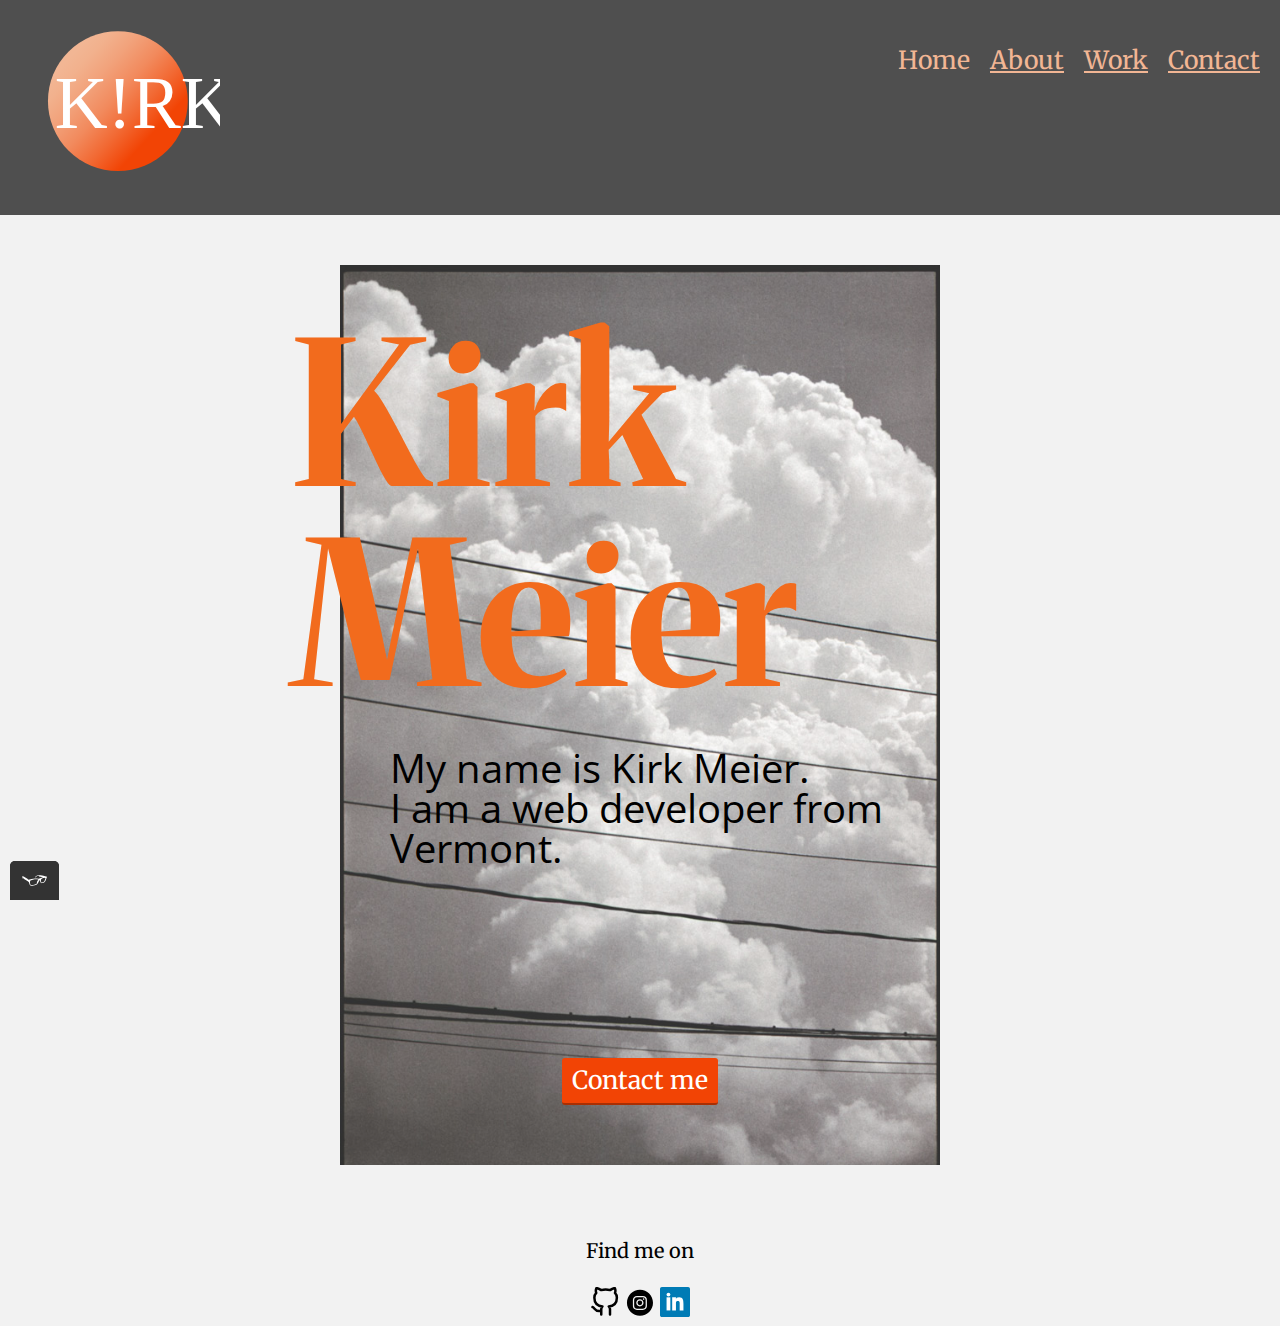
==== index.html @ d28cc473 "Initial commit" ====
<!DOCTYPE html>
<html>

<head>
  <meta charset="utf-8">
  <title>Kirk Meier's Portfolio</title>
  <link rel="shortcut icon" href="img/kirkfavicon.svg" type="image/x-icon">
  <link rel="stylesheet" type="text/css" href="css/normalize.css">
  <link rel="preconnect" href="https://fonts.googleapis.com">
<link rel="preconnect" href="https://fonts.gstatic.com" crossorigin>
<link href="https://fonts.googleapis.com/css2?family=Merriweather:ital,wght@1,900&family=Open+Sans:wght@300&display=swap" rel="stylesheet">
  <link rel="stylesheet" type="text/css" href="css/style.production.css">
  <meta name= "viewport" content="width=device-width, initial-scale=1">
</head>

<body>

  <header class="page-header">
    <img class="logo page-header__item" src="./img/kirklogo.svg" alt="Personal logo of Kirk Meier, a text logo that consists of my name">
    <nav class="main-navigation page-header__item">
      <ul role="menubar" class="navigation-list">
        <li role="presentation">
          <a href="index.html" target="_blank" role="menuitem" class="navigation-list__item navigation-list__item--active">Home</a>
        </li>
        <li role="presentation">
          <a href="about.html" target="_blank" role="menuitem" class="navigation-list__item">About</a>
        </li>
        <li role="presentation">
          <a href="work.html" target="_blank" role="menuitem" class="navigation-list__item">Work</a>
        </li>
        <li role="presentation">
          <a href="contact.html" target="_blank" role="menuitem" class="navigation-list__item">Contact</a>
        </li>
      </ul>
    </nav>
  </header>

  <main class="profile">
  
    <h1 id="kirk">Kirk<br>Meier</h1>

    <section class="kirk-info">
    <p>
      My name is Kirk Meier. <br>I am a <span>web</span> developer from Vermont.
    </p>
    <article class="home-links">
    <p> 
      <a href="mailto:d.kirk.meier@gmail.com">Contact me</a>
    </p>
    </article>
    <!--
    <a href="#">Look Out!</a>
    <button type="button">BOOM!</button>
    <button class="button_secondary">BIGGER BOOM!
    </button>
  -->
  </section>
</main>

  <footer class="page-footer">
    <p>Find me on</p>
    <div class="social-media">
      <a href="https://github.com" target="_blank"><img src="img/github.svg" width="30px" height="30px" alt="Github"></a>
      <a href="https://www.instagram.com/" target="_blank"><img src="img/instagram.svg" width="30px" height="30px" alt="Instagram"></a>
      <a href="https://www.linkedin.com/" target="_blank"><img src="img/linkedin.svg" width="30px" height="30px" alt="LiknedIn"></a> 
    </div>
  </footer>

  <script src="js/tota11y.min.js"></script>

</body>

</html>
---- css/style.production.css ----
* {
    -webkit-box-sizing: border-box;
            box-sizing: border-box;
}

body {
    background-color: #F2F2F2
}

.profile {
    position: relative;
    height: 100vh;
    width: 100%;
    display: -webkit-box;
    display: -ms-flexbox;
    display: flex;
    -webkit-box-align: center;
        -ms-flex-align: center;
            align-items: center;
    -webkit-box-pack: center;
        -ms-flex-pack: center;
            justify-content: center;
}

.profile::before {
    content: "";
    background-image: url(../img/clouds.jpg);
    background-size: cover;
    position: absolute;
    top: 50px;
    right: 50px;
    bottom: 50px;
    left: 50px;
    opacity: .8;
}

.navigation-list {
    list-style-type: none;
}

.navigation-list li {
    display: inline-block;
    margin-left: 15px;
}

.navigation-list__item {
    font-size: 25px;
}

body {
    font-family:'Merriweather', sans-serif;
    font-weight: 400;
    font-size: 20px;
    line-height: 1.6;
}

h1 {
    font-size: 50px;
    font-weight: 700;
    text-decoration: underline;
    color: #F26B1D;
    padding: 15px;
}

#kirk {
    position: relative;
    left: -95px;
    bottom: 200px;
    font-size: 200px;
    line-height: 1;
    text-decoration: none;
    color: #F26B1D;
    text-align: left;
    display: -webkit-box;
    display: -ms-flexbox;
    display: flex;
}

.kirk-info {
    font-family: 'Open Sans', sans-serif;
    position: absolute;
    bottom: 235px;
    left: 100px;
    line-height: 1;
    text-align: left;
    font-size: 40px;
    
}

.home-links {
    font-family: 'Merriweather', sans-serif;
    position: relative;
    bottom: -150px;
    left: -50px;
    font-size: 25px;
    text-align: center;
}

.about-content, .project-list {
    font-family: 'Open Sans', sans-serif;
    font-size: 30px;
    font-weight: 300px;
    padding: 10px;
}

.about {
    text-align: center;
}

.about-content {
    display: -ms-grid;
    display: grid;
    -ms-grid-columns: 1fr 20px 1fr 20px 1fr 20px 1fr 20px 1fr;
    grid-template-columns: repeat(5, 1fr);
    -ms-grid-rows: 1fr 20px 1fr 20px 1fr 20px 1fr 20px 1fr 20px 1fr 20px 1fr 20px 1fr 20px 1fr 20px 1fr;
    grid-template-rows: repeat(10, 1fr);
    grid-gap: 20px; 
    padding: 10px; 
    font-family: 'Merriweather', sans-serif;
    
}

.about-content > *:nth-child(1) {
    -ms-grid-row: 1;
    -ms-grid-column: 1;
    
}

.about-content > *:nth-child(2) {
    -ms-grid-row: 1;
    -ms-grid-column: 3;
    
}

.about-content > *:nth-child(3) {
    -ms-grid-row: 1;
    -ms-grid-column: 5;
    
}

.about-content > *:nth-child(4) {
    -ms-grid-row: 1;
    -ms-grid-column: 7;
    
}

.about-content > *:nth-child(5) {
    -ms-grid-row: 1;
    -ms-grid-column: 9;
    
}

.about-content > *:nth-child(6) {
    -ms-grid-row: 3;
    -ms-grid-column: 1;
    
}

.about-content > *:nth-child(7) {
    -ms-grid-row: 3;
    -ms-grid-column: 3;
    
}

.about-content > *:nth-child(8) {
    -ms-grid-row: 3;
    -ms-grid-column: 5;
    
}

.about-content > *:nth-child(9) {
    -ms-grid-row: 3;
    -ms-grid-column: 7;
    
}

.about-content > *:nth-child(10) {
    -ms-grid-row: 3;
    -ms-grid-column: 9;
    
}

.about-content > *:nth-child(11) {
    -ms-grid-row: 5;
    -ms-grid-column: 1;
    
}

.about-content > *:nth-child(12) {
    -ms-grid-row: 5;
    -ms-grid-column: 3;
    
}

.about-content > *:nth-child(13) {
    -ms-grid-row: 5;
    -ms-grid-column: 5;
    
}

.about-content > *:nth-child(14) {
    -ms-grid-row: 5;
    -ms-grid-column: 7;
    
}

.about-content > *:nth-child(15) {
    -ms-grid-row: 5;
    -ms-grid-column: 9;
    
}

.about-content > *:nth-child(16) {
    -ms-grid-row: 7;
    -ms-grid-column: 1;
    
}

.about-content > *:nth-child(17) {
    -ms-grid-row: 7;
    -ms-grid-column: 3;
    
}

.about-content > *:nth-child(18) {
    -ms-grid-row: 7;
    -ms-grid-column: 5;
    
}

.about-content > *:nth-child(19) {
    -ms-grid-row: 7;
    -ms-grid-column: 7;
    
}

.about-content > *:nth-child(20) {
    -ms-grid-row: 7;
    -ms-grid-column: 9;
    
}

.about-content > *:nth-child(21) {
    -ms-grid-row: 9;
    -ms-grid-column: 1;
    
}

.about-content > *:nth-child(22) {
    -ms-grid-row: 9;
    -ms-grid-column: 3;
    
}

.about-content > *:nth-child(23) {
    -ms-grid-row: 9;
    -ms-grid-column: 5;
    
}

.about-content > *:nth-child(24) {
    -ms-grid-row: 9;
    -ms-grid-column: 7;
    
}

.about-content > *:nth-child(25) {
    -ms-grid-row: 9;
    -ms-grid-column: 9;
    
}

.about-content > *:nth-child(26) {
    -ms-grid-row: 11;
    -ms-grid-column: 1;
    
}

.about-content > *:nth-child(27) {
    -ms-grid-row: 11;
    -ms-grid-column: 3;
    
}

.about-content > *:nth-child(28) {
    -ms-grid-row: 11;
    -ms-grid-column: 5;
    
}

.about-content > *:nth-child(29) {
    -ms-grid-row: 11;
    -ms-grid-column: 7;
    
}

.about-content > *:nth-child(30) {
    -ms-grid-row: 11;
    -ms-grid-column: 9;
    
}

.about-content > *:nth-child(31) {
    -ms-grid-row: 13;
    -ms-grid-column: 1;
    
}

.about-content > *:nth-child(32) {
    -ms-grid-row: 13;
    -ms-grid-column: 3;
    
}

.about-content > *:nth-child(33) {
    -ms-grid-row: 13;
    -ms-grid-column: 5;
    
}

.about-content > *:nth-child(34) {
    -ms-grid-row: 13;
    -ms-grid-column: 7;
    
}

.about-content > *:nth-child(35) {
    -ms-grid-row: 13;
    -ms-grid-column: 9;
    
}

.about-content > *:nth-child(36) {
    -ms-grid-row: 15;
    -ms-grid-column: 1;
    
}

.about-content > *:nth-child(37) {
    -ms-grid-row: 15;
    -ms-grid-column: 3;
    
}

.about-content > *:nth-child(38) {
    -ms-grid-row: 15;
    -ms-grid-column: 5;
    
}

.about-content > *:nth-child(39) {
    -ms-grid-row: 15;
    -ms-grid-column: 7;
    
}

.about-content > *:nth-child(40) {
    -ms-grid-row: 15;
    -ms-grid-column: 9;
    
}

.about-content > *:nth-child(41) {
    -ms-grid-row: 17;
    -ms-grid-column: 1;
    
}

.about-content > *:nth-child(42) {
    -ms-grid-row: 17;
    -ms-grid-column: 3;
    
}

.about-content > *:nth-child(43) {
    -ms-grid-row: 17;
    -ms-grid-column: 5;
    
}

.about-content > *:nth-child(44) {
    -ms-grid-row: 17;
    -ms-grid-column: 7;
    
}

.about-content > *:nth-child(45) {
    -ms-grid-row: 17;
    -ms-grid-column: 9;
    
}

.about-content > *:nth-child(46) {
    -ms-grid-row: 19;
    -ms-grid-column: 1;
    
}

.about-content > *:nth-child(47) {
    -ms-grid-row: 19;
    -ms-grid-column: 3;
    
}

.about-content > *:nth-child(48) {
    -ms-grid-row: 19;
    -ms-grid-column: 5;
    
}

.about-content > *:nth-child(49) {
    -ms-grid-row: 19;
    -ms-grid-column: 7;
    
}

.about-content > *:nth-child(50) {
    -ms-grid-row: 19;
    -ms-grid-column: 9;
    
}

@supports (display: grid) {
.about__item {
    background-color: #F2B694;
    display: -webkit-box;
    display: -ms-flexbox;
    display: flex;
    -webkit-box-pack: center;
        -ms-flex-pack: center;
            justify-content: center;
    -webkit-box-align: center;
        -ms-flex-align: center;
            align-items: center;
    color: white;
}

.about__item.small {
    -ms-grid-row-span: 1;
    grid-row: span 1;
    -ms-grid-column-span: 1;
    grid-column: span 1;
}

.about__item.medium {
        -ms-grid-column-span: 2;
        grid-column: span 2;
        -ms-grid-row-span: 3;
        grid-row: span 3;
    }

.about__item.medium.bikes {
    background-color: #f24405;
}

.about__item.medium.snow {
    background-color: #f2935c;
}

.about__item.large {
    -ms-grid-row-span: 4;
    grid-row: span 4;
    -ms-grid-column-span: 3;
    grid-column: span 3;
    background-color: #f26b1d;
}

.about__item.tall {
    -ms-grid-row-span: 6;
    grid-row: span 6;
    -ms-grid-column-span: 2;
    grid-column: span 2;
}

.about__item.wide {
    -ms-grid-row-span: 4;
    grid-row: span 4;
    -ms-grid-column-span: 3;
    grid-column: span 3;
}

.about__item.tall.photo {
    /*background-image: url(../img/private\ property.jpg);
    background-color: #58555A;*/
    background-color: #F2811d;
    background-blend-mode: multiply;
    padding-bottom: 150px;
    color: white;
    background-size: cover;
    background-position: top left;
    -webkit-transition: all ease-in-out 800ms;
    -o-transition: all ease-in-out 800ms;
    transition: all ease-in-out 800ms;
}

.about__item.tall.photo:hover {
    background-image: url(../img/private\ property.jpg);
    background-color: lightgray;
    color: black;
    background-position: bottom left;
    font-size: 45px;
}

.about__item.wide.art {
    /*background-image: url(../img/hand.jpg);
    background-color: #58555A;*/
    background-color: #F2B694;
    background-blend-mode: multiply;
    color: white;
    background-size: contain;
    background-position: center;
    -webkit-transition: all ease-in-out 900ms;
    -o-transition: all ease-in-out 900ms;
    transition: all ease-in-out 900ms;
}

.about__item.wide.art:hover {
    background-image: url(../img/hand.jpg);
    background-position: right;
    background-color: white;
    color: black;
    font-size: 100px;
    /*background-color: lightgray;*/
}


}


a.button {
    display: block;
}

.button {
    text-align: center;
    margin-right: auto;
    margin-left: auto;
    width: 20%;
}

a {
    color: #F2B694;
}

a:visited {
    color: #F2B694;
}

a:hover, a:focus {
    text-decoration: none;
}

a:active {
    color: #F2811D;
}

.profile {
    max-width: 700px;
    height: 1000px;
    margin: 0 auto;
}

.page-footer, .button {
    clear: both;
    display: -webkit-box;
    display: -ms-flexbox;
    display: flex;
    -webkit-box-orient: vertical;
    -webkit-box-direction: normal;
        -ms-flex-direction: column;
            flex-direction: column;
    text-align: center;
}

button, .button, .home-links a {
    border: none;
    display: inline-block;
    font-family: inherit;
    background-color: #F24405;
    color: white;
    text-decoration: none;
    padding: 10px;
    border-radius: 3px;
    border-bottom: 2px solid rgba(0,0,0,0.3);
    -webkit-transition: 0.2s opacity;
    -o-transition: 0.2s opacity;
    transition: 0.2s opacity;
}

button:hover, button:focus, .button:hover, .button:focus {
    cursor: pointer;
    opacity: 0.8;
}

.navigation-list__item--active {
    text-decoration: none;
    font-size: 25px;
}

.project__item {
    display: inline-block;
    width: 33%;
}

@supports (display: grid) {
.project-list {
    display: -ms-grid;
    display: grid;
    -ms-grid-columns: 1fr 20px 1fr 20px 1fr;
    grid-template-columns: 1fr 1fr 1fr;
    grid-gap: 20px; 
    padding: 10px; 
}

.project__item {
    background-color: #F2B694;
    width: auto;
    min-height: auto;
    margin: 0;
    padding: 20px;
}

.project__item:last-child {
    -ms-grid-column: 3;
    grid-column: 3/3;
    -ms-grid-row: 1;
    -ms-grid-row-span: 2;
    grid-row: 1/3;
}
}

.contact-info {
    padding: 10px;
}

.contact-form {
    padding: 10px;
}

.page-header {
    display: -webkit-box;
    display: -ms-flexbox;
    display: flex;
    width: 100%;
    padding: 20px;
    
    background-color: #4f4f4f;
}

.page-header__item {
    -webkit-box-flex: 0;
        -ms-flex: 0 1 200px;
            flex: 0 1 200px;
    width: 175px;
    height: 175px; 
}

.page-header__item:last-child {
    -webkit-box-flex: 2;
        -ms-flex-positive: 2;
            flex-grow: 2;
    -ms-flex-negative: 3;
        flex-shrink: 3;
    text-align: right; 
}

@media all and (max-width: 500px) {
    .project-list {
        -ms-grid-columns: 1fr;
        grid-template-columns: 1fr;
    }
}
@media all and (min-width: 500px) and (max-width: 750px){
    .project-list {
        -ms-grid-columns: 1fr 20px 1fr;
        grid-template-columns: 1fr 1fr;
    }
}

@media all and (max-width: 750px){
    .project-list {
        grid-gap: 10px;
    }
    .project__item:last-child {
        grid-column: auto / auto;
        grid-row: auto / auto;
    }
    h1 {
        font-size: 22px;
    }
}

@-webkit-keyframes color-change {
    0% {
        fill: #F2811D;
    }
    50% {
        fill: #F2B694;
    }
    100% {
        fill: #F24405;
    }
}

@keyframes color-change {
    0% {
        fill: #F2811D;
    }
    50% {
        fill: #F2B694;
    }
    100% {
        fill: #F24405;
    }
}

.cls-1 {
    -webkit-animation: 3s color-change infinite alternate linear;
            animation: 3s color-change infinite alternate linear;
}

.home-links a:hover, .home-links a:focus {
    cursor: pointer;
    opacity: 0.8;
}

.kirklogobox {
    display: -webkit-box;
    display: -ms-flexbox;
    display: flex;
}

.kirklogo {
    -webkit-box-pack: center;
        -ms-flex-pack: center;
            justify-content: center; 
}
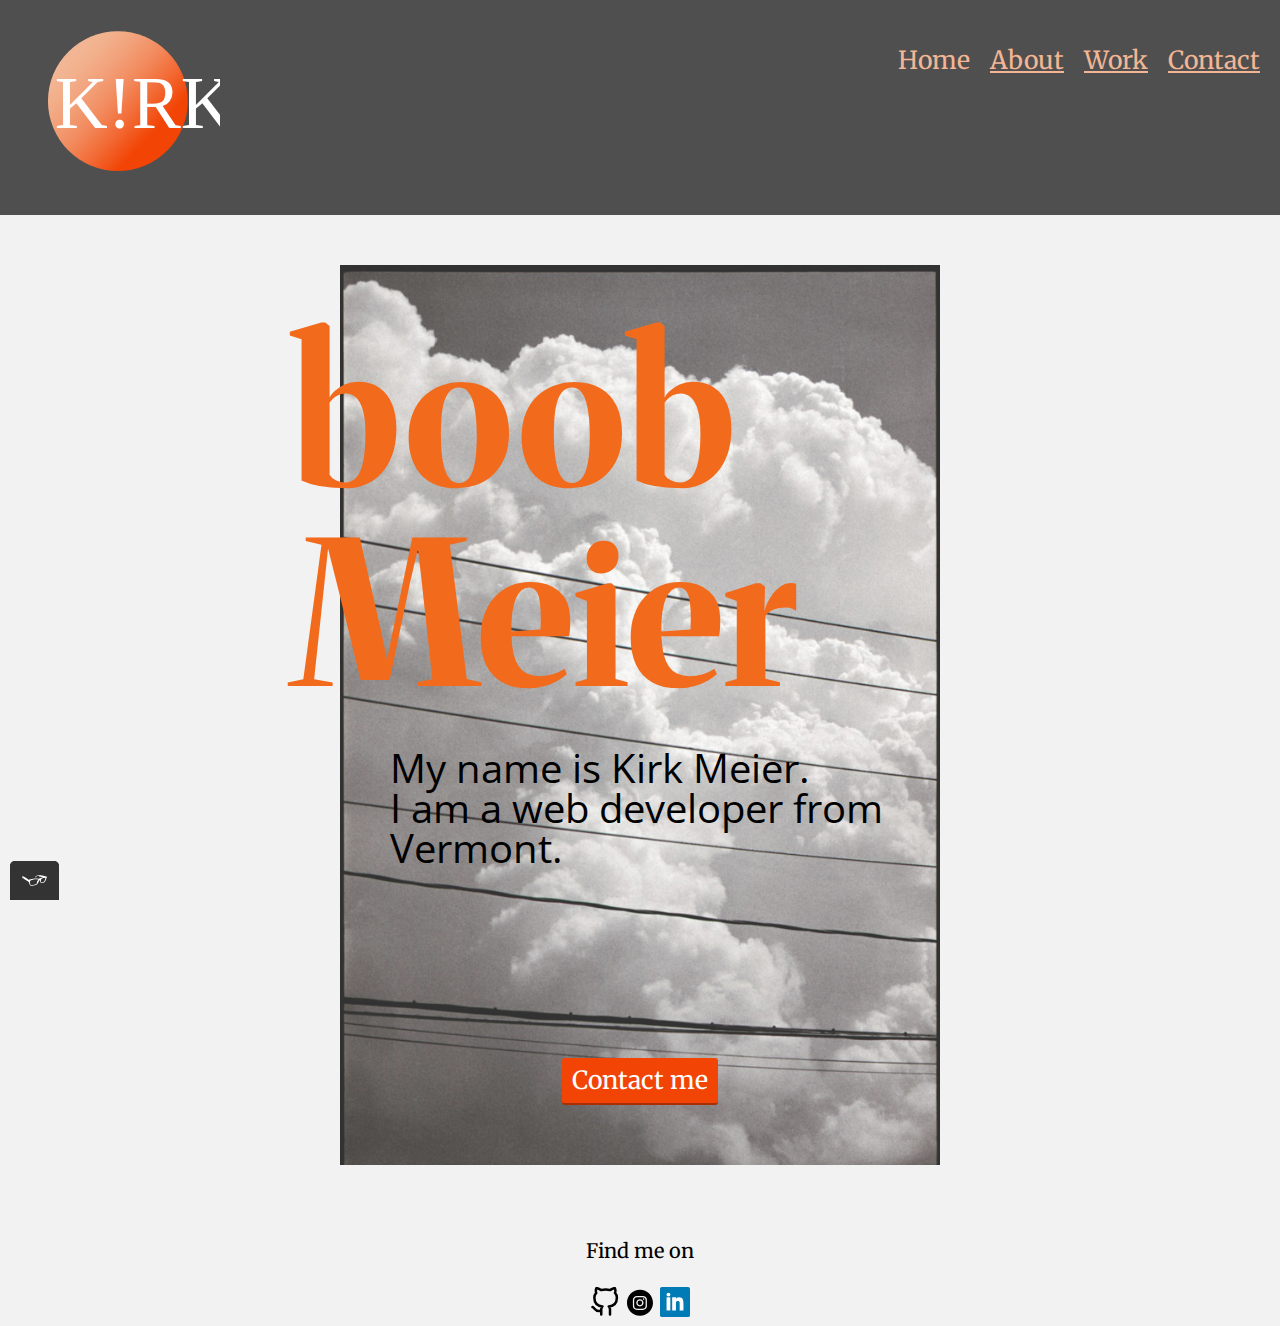
==== commit a8e0941a: "Update index.html" ====
--- a/index.html
+++ b/index.html
@@ -37,7 +37,7 @@
 
   <main class="profile">
   
-    <h1 id="kirk">Kirk<br>Meier</h1>
+    <h1 id="kirk">boob<br>Meier</h1>
 
     <section class="kirk-info">
     <p>
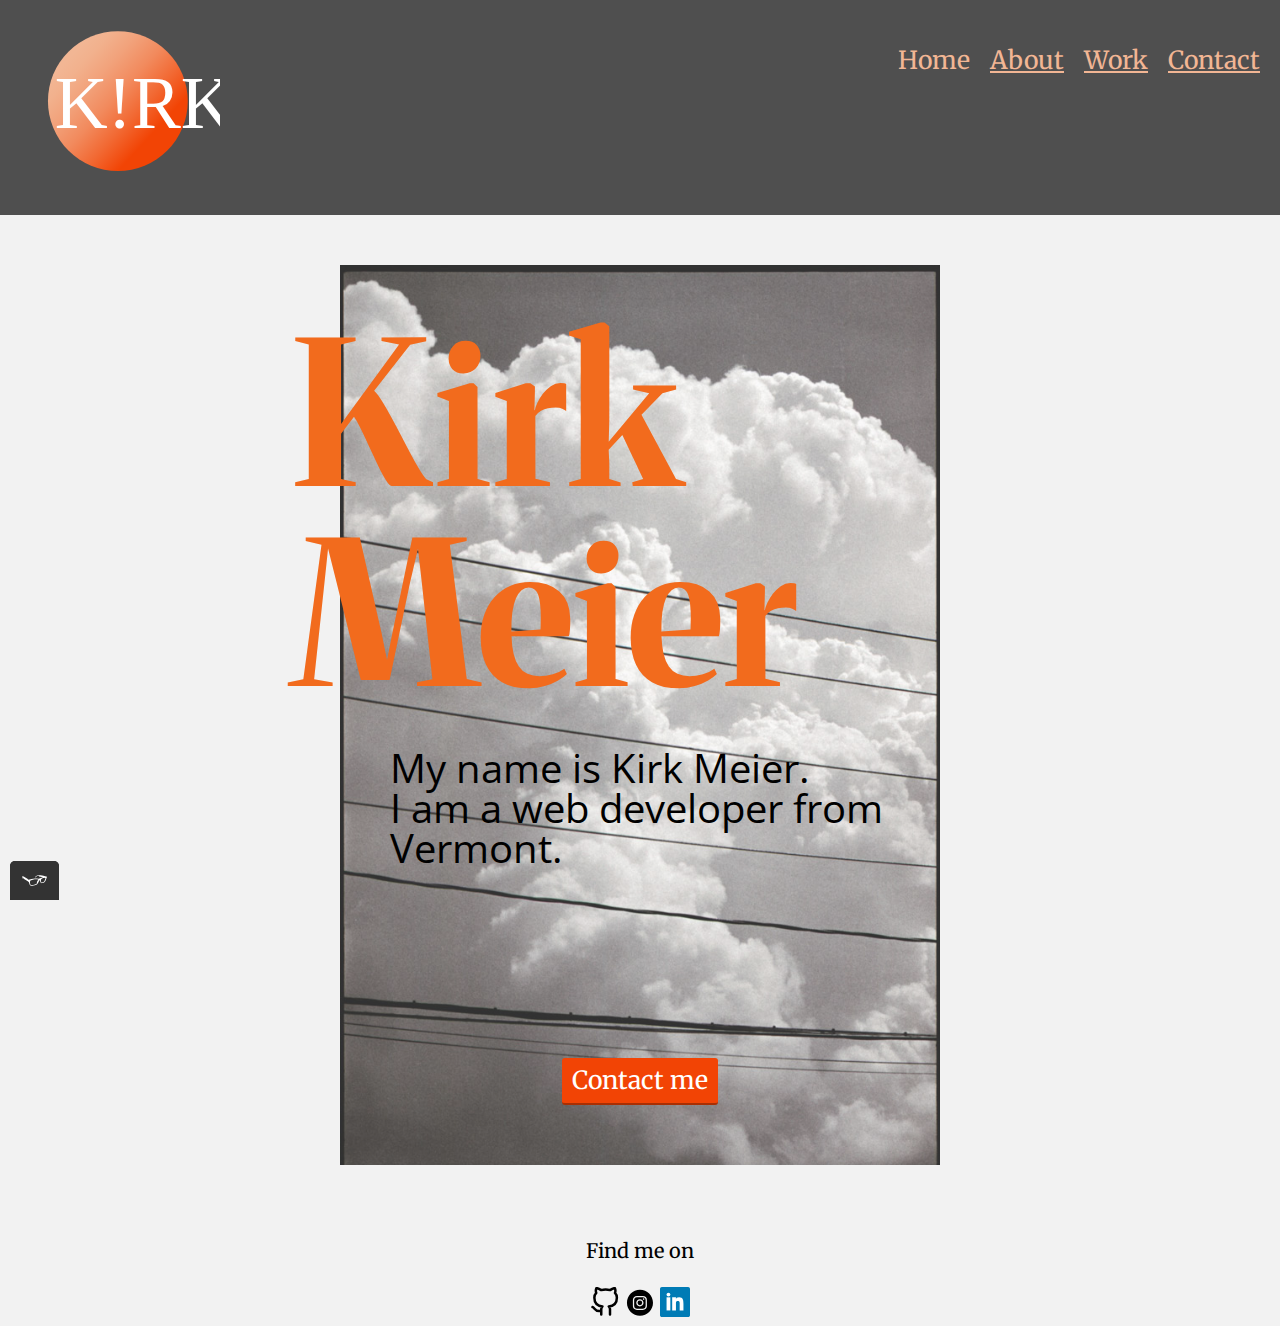
==== commit 6554d45c: "Revert "Update index.html"" ====
--- a/index.html
+++ b/index.html
@@ -37,7 +37,7 @@
 
   <main class="profile">
   
-    <h1 id="kirk">boob<br>Meier</h1>
+    <h1 id="kirk">Kirk<br>Meier</h1>
 
     <section class="kirk-info">
     <p>
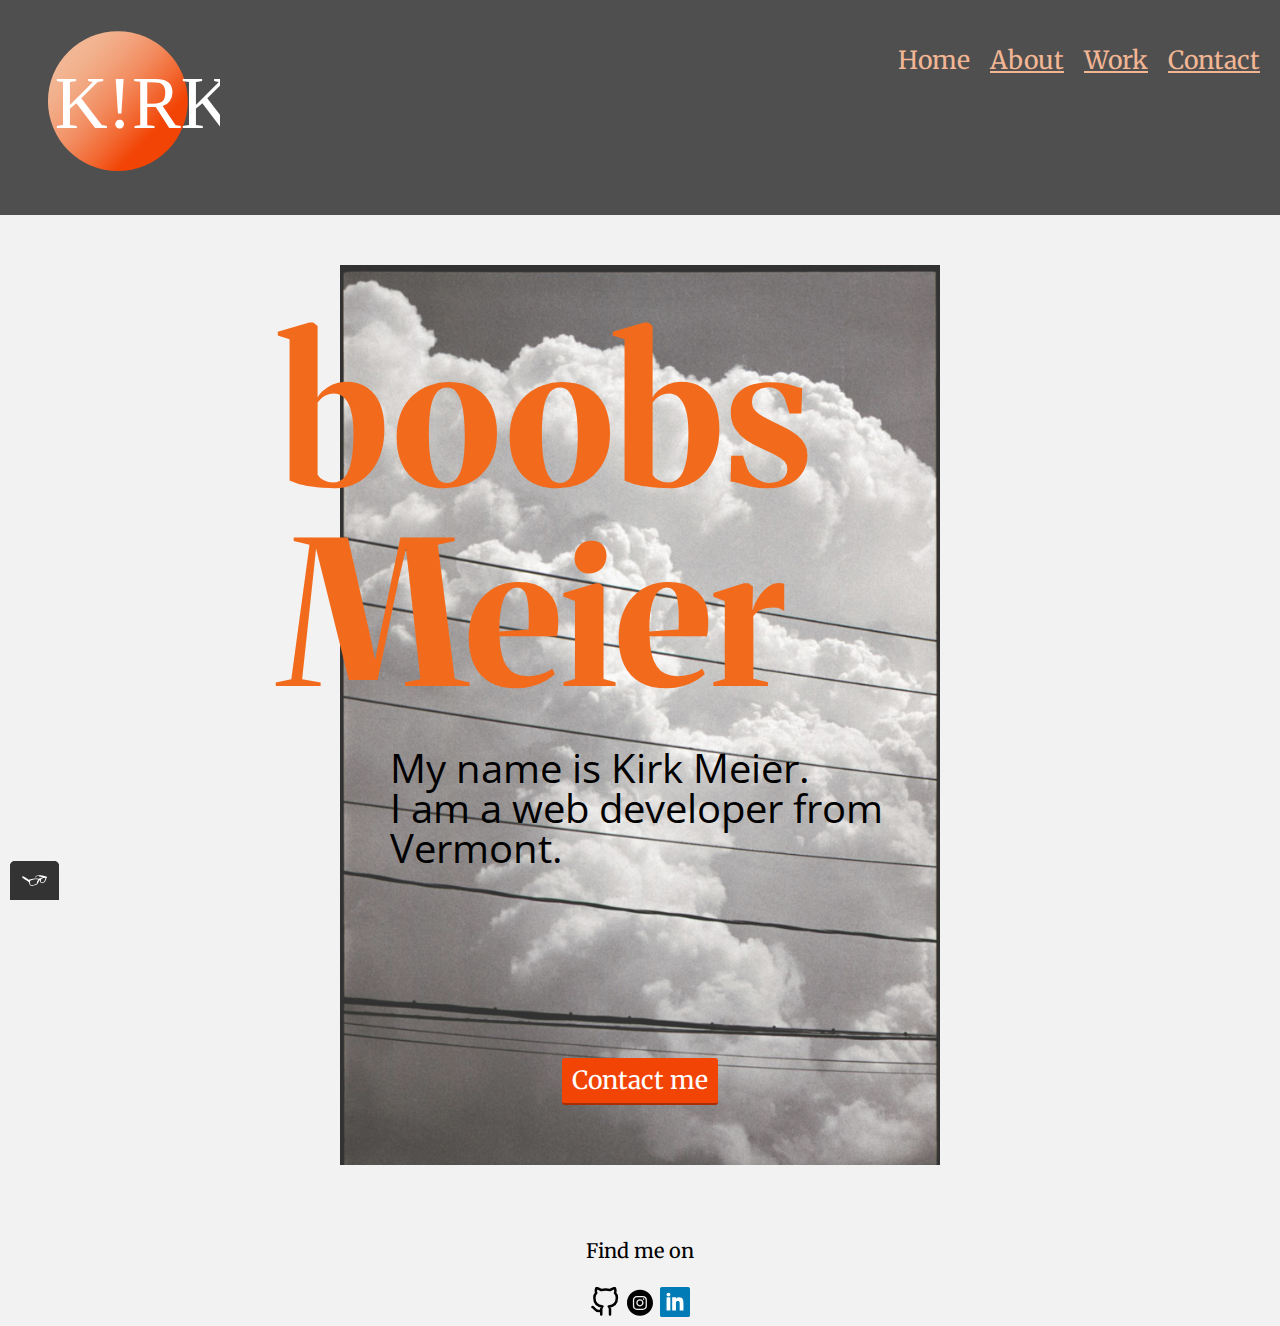
==== commit ebd0625f: "Update index.html" ====
--- a/index.html
+++ b/index.html
@@ -37,7 +37,7 @@
 
   <main class="profile">
   
-    <h1 id="kirk">Kirk<br>Meier</h1>
+    <h1 id="kirk">boobs<br>Meier</h1>
 
     <section class="kirk-info">
     <p>
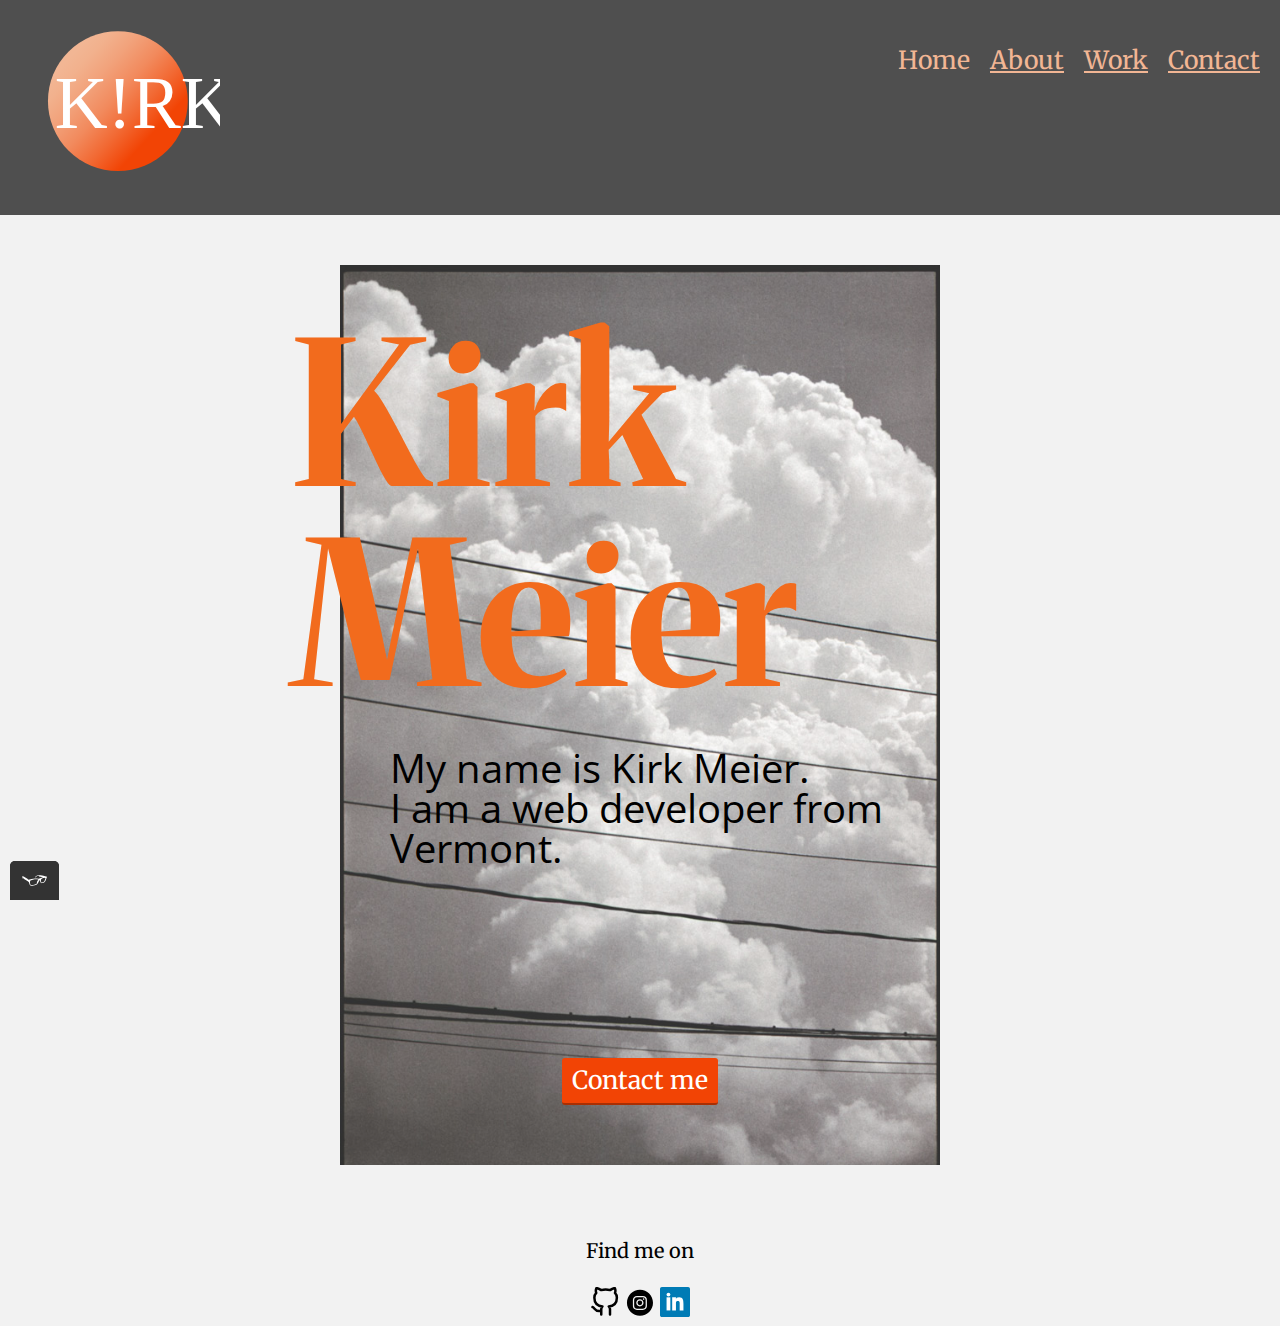
==== commit 82d2e645: "Revert "Update index.html"" ====
--- a/index.html
+++ b/index.html
@@ -37,7 +37,7 @@
 
   <main class="profile">
   
-    <h1 id="kirk">boobs<br>Meier</h1>
+    <h1 id="kirk">Kirk<br>Meier</h1>
 
     <section class="kirk-info">
     <p>
